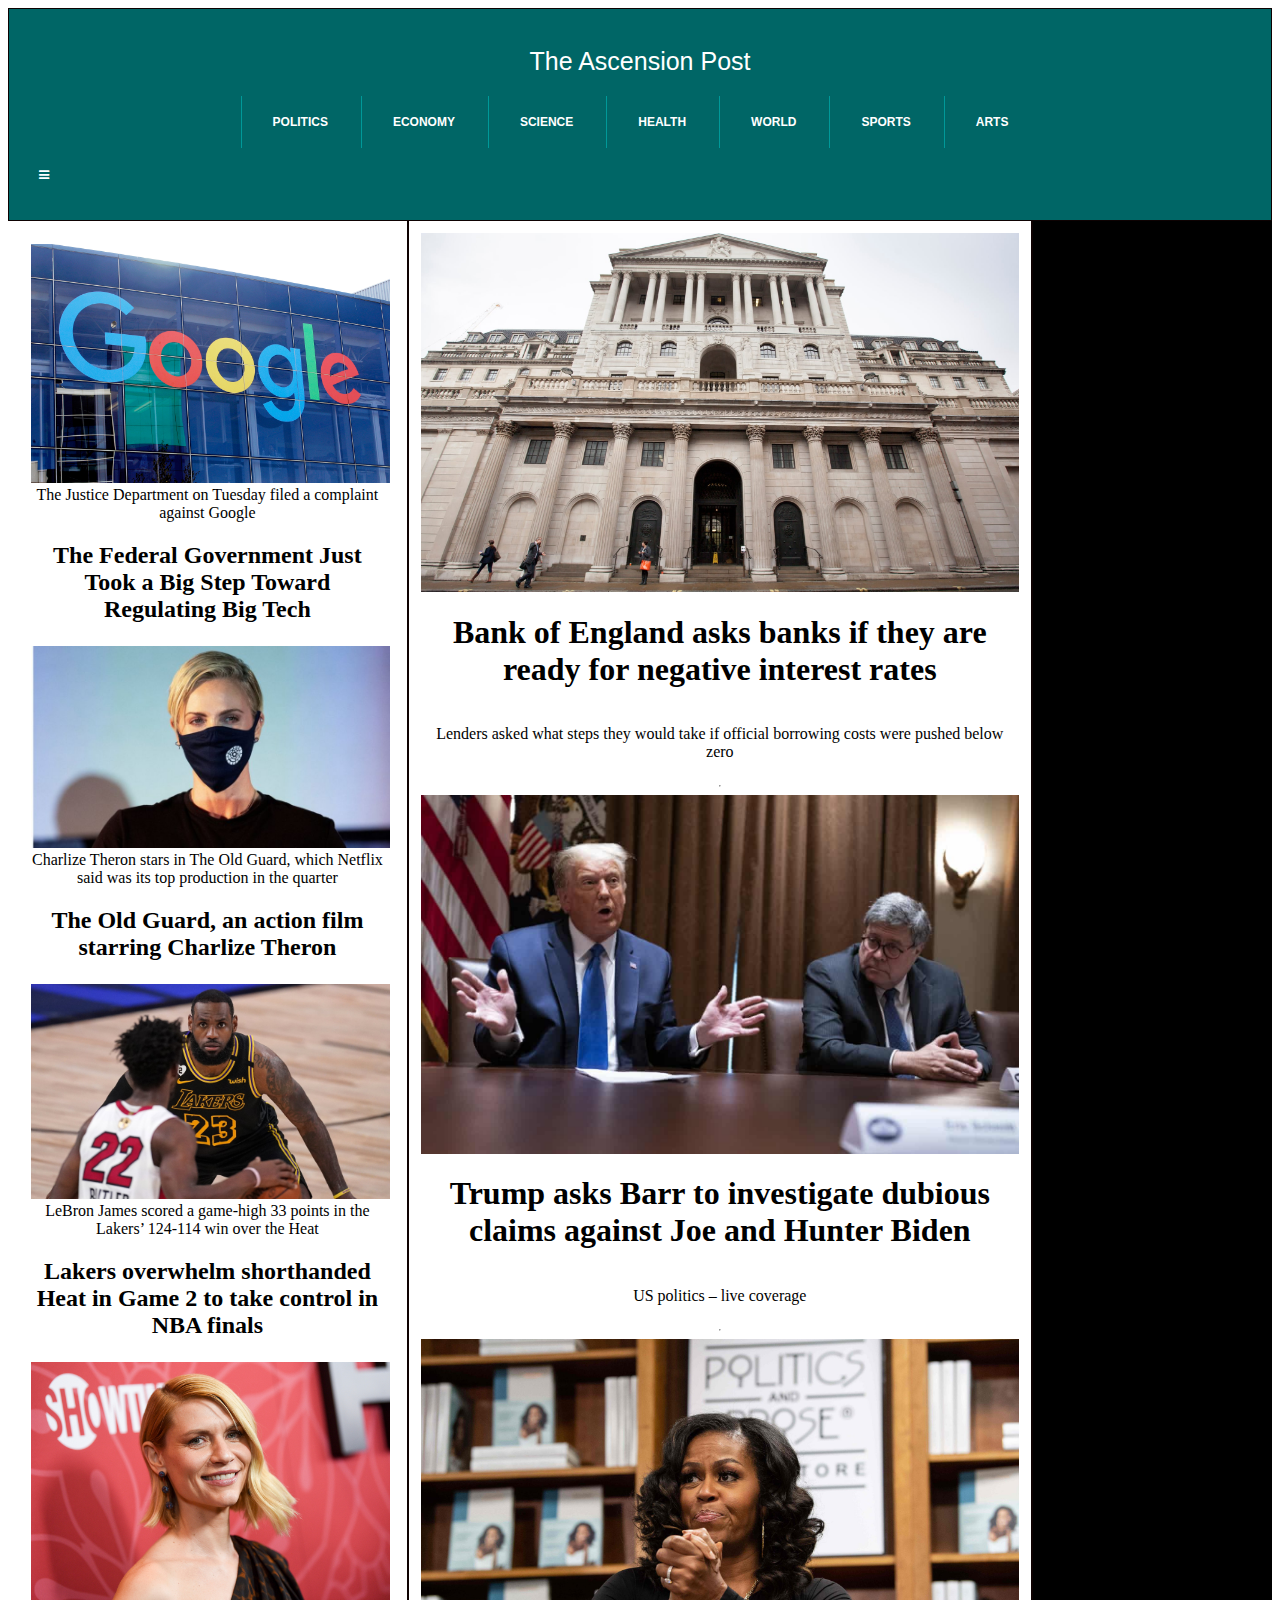
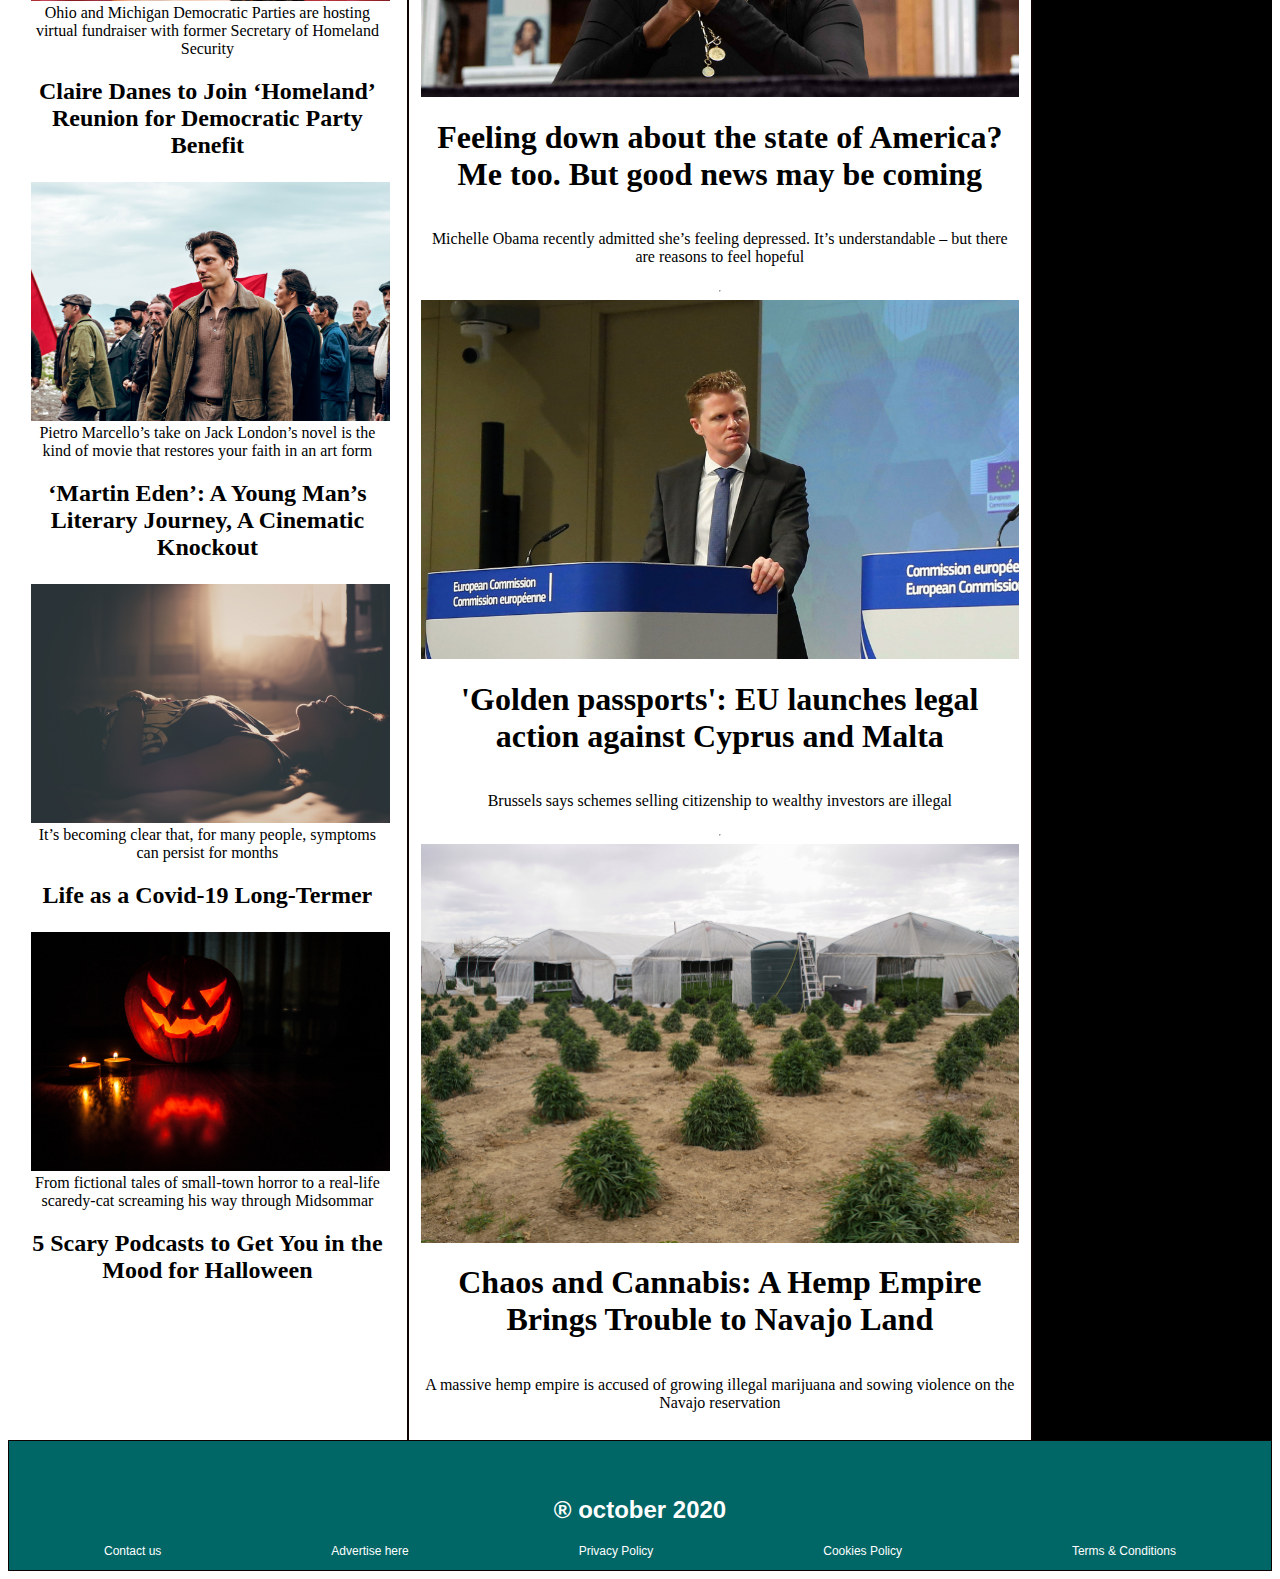
==== index.html @ 5de20605 "files added" ====
<!DOCTYPE html>
<html lang="en">
<head>
    <meta charset="UTF-8">
    <meta name="viewport" content="width=device-width, initial-scale=1.0">
    <title>Document</title>
    <link rel="stylesheet" href="flex.css">
    <link rel="stylesheet" href="style.css">
    <link rel="stylesheet" href="https://cdnjs.cloudflare.com/ajax/libs/font-awesome/4.7.0/css/font-awesome.min.css">
</head>
<body>
    <div class="header">
        <a class="title" href="#home">The Ascension Post</a>
        <table class="menu">
            <tr>
                <th><a href="#">POLITICS</a></th>
                <th><a href="#">ECONOMY</a></th>
                <th><a href="#">SCIENCE</a></th>
                <th><a href="#">HEALTH</a></th>
                <th><a href="#">WORLD</a></th>
                <th><a href="#">SPORTS</a></th>
                <th><a href="#">ARTS</a></th>
            </tr>
        </table>
        <a class="icon">
          <i class="fa fa-bars"></i>
        </a>
    </div>
      <div class="content">
        <div class="main-content">
          <img class="main-img" src="Img/bank.jpg" alt="Bank of England">
          <h1>Bank of England asks banks if they are ready for negative interest rates</h1>
          <p>Lenders asked what steps they would take if official borrowing costs were pushed below zero</p>
          <hr>
          <img class="main-img" src="Img/trump.jpg" alt="Trump">
          <h1>Trump asks Barr to investigate dubious claims against Joe and Hunter Biden</h1>
          <p>US politics – live coverage</p>
          <hr>
          <img class="main-img" src="Img/woman.jpg" alt="Michelle Obama">
          <h1>Feeling down about the state of America? Me too. But good news may be coming</h1>
          <p>Michelle Obama recently admitted she’s feeling depressed. It’s understandable – but there are reasons to feel hopeful</p>
          <hr>
          <img class="main-img" src="Img/men.jpg" alt="Men">
          <h1>'Golden passports': EU launches legal action against Cyprus and Malta</h1>
          <p>Brussels says schemes selling citizenship to wealthy investors are illegal</p>
          <hr>
          <img class="main-img" src="Img/cannabis.jpg" alt="Cannabis">
          <h1>Chaos and Cannabis: A Hemp Empire Brings Trouble to Navajo Land</h1>
          <p>A massive hemp empire is accused of growing illegal marijuana and sowing violence on the Navajo reservation</p>
          

        </div>
          <div class="alt-content">
             <img class="alt-img" src="Img/google.jpg" alt="Google">
             <caption>The Justice Department on Tuesday filed a complaint against Google</caption>
             <h2>The Federal Government Just Took a Big Step Toward Regulating Big Tech</h2>
             <img class="alt-img" src="Img/charlize.jpg" alt="Charlize Theron">
             <caption>Charlize Theron stars in The Old Guard, which Netflix said was its top production in the quarter</caption>
             <h2>The Old Guard, an action film starring Charlize Theron</h2>
             <img class="alt-img" src="Img/lebron.jpg" alt="Lebron James">
             <caption>LeBron James scored a game-high 33 points in the Lakers’ 124-114 win over the Heat </caption>
             <h2>Lakers overwhelm shorthanded Heat in Game 2 to take control in NBA finals</h2>
             <img class="alt-img" src="Img/claire.jpg" alt="Claire Danes">
             <caption>Ohio and Michigan Democratic Parties are hosting virtual fundraiser with former Secretary of Homeland Security</caption>
             <h2>Claire Danes to Join ‘Homeland’ Reunion for Democratic Party Benefit</h2>
             <img class="alt-img" src="Img/luca.jpg" alt="Luca Marinelli">
             <caption>Pietro Marcello’s take on Jack London’s novel is the kind of movie that restores your faith in an art form</caption>
             <h2>‘Martin Eden’: A Young Man’s Literary Journey, A Cinematic Knockout</h2>
             <img class="alt-img" src="Img/covid.jpg" alt="Woman">
             <caption>It’s becoming clear that, for many people, symptoms can persist for months </caption>
             <h2>Life as a Covid-19 Long-Termer</h2> 
             <img class="alt-img" src="Img/halloween.jpg" alt="Hallowen Pumpkin">
             <caption>From fictional tales of small-town horror to a real-life scaredy-cat screaming his way through Midsommar</caption>
             <h2>5 Scary Podcasts to Get You in the Mood for Halloween</h2>
          </div>
         
          <div class="adv-content"> 

         </div>
    </div>


    <footer>
      <div class="footer">
        <h2 class="footer-date">&#174; october 2020</h2>
        <div class="footer-list">
            <ul>
             <li><a href="#">Contact us</a></li>
             <li><a href="#">Advertise here</a></li>
             <li><a href="#">Privacy Policy</a></li>
             <li><a href="#">Cookies Policy</a></li>
             <li><a href="#">Terms & Conditions</a></li>
            </ul>
        </div>
      </div>

    </footer>
</body>
</html>
---- flex.css ----
@media only screen and (max-width: 768px) {  
  .header a.icon {
    background: #055;
    display: absolute;
    position: absolute;
    top: 25px;
    right: 0;
  }
  .header a.title {
      float: left;
  }

 .menu {
      display: none;
  }
}
 
  .header a:hover {
    display: flex;
    background-color: #099;
    color: black;
  }

.content {
    background-color: #999;
    flex-direction: column;
}

@media(min-width:769px) {
    .header .a.icon {
        display: none;
      }
    .header .menu {
        font-family:Verdana, Geneva, Tahoma, sans-serif;
        display:flex;
        justify-content: space-around;
        text-align: center;
        font-size: 10px;
        list-style-type: none;
    }
    .content {
        display: flex;
        flex-direction: row;
        justify-content: space-around;
        text-align: center;
        flex: 50%;
    }
    
    .main-content{
        display: flex;
        flex:100%;
        order: 0;
        flex-direction: column;
    }


    .alt-content{
        flex: 65%;
        display: inline-flex;
        order: 1;
        flex-direction: column;
        }

    .adv-content{
        display: inline-flex;
        order: 1;
        flex-direction: column;
        flex: 35%;
        }

    }

@media(min-width:1024px){
     .header .a.icon {
        display: none;
      }
     .header .menu {
        font-family:Verdana, Geneva, Tahoma, sans-serif;
        display:flex;
        justify-content: space-around;
        text-align: center;
        font-size: 10px;
        list-style-type: none;
     }
     .content {
        display: flex;
        flex-direction: row;
        justify-content: space-around;
        text-align: center;

     }
     .main-content {
        flex-direction: column;
        order: 1;
        flex: 50%;
     }
     .alt-content{
        flex-direction: column;
        order: 0;
        flex:30%;
     }
     .adv-content{
        order: 2;
        flex: 20%;
     }
    }
---- style.css ----
.header {
    border: 1px solid rgb(14, 2, 2);
    overflow: hidden;
    background-color: #066;
    position: relative;
    padding: 20px 0px;
    padding-left: 0;
 }
  
.header a  {
    color: white;
    padding: 18px 30px;
    text-decoration: none;
    display: block;
  }

.title {
    font-family: 'Lucida Sans', 'Lucida Sans Regular', 'Lucida Grande', 'Lucida Sans Unicode', Geneva, Verdana, sans-serif; 
    font-size: 25px;
    justify-content: center;
    text-align: center;
    display: flex;
 }
  
.menu tr th {
      font-family: 'Franklin Gothic Medium', 'Arial Narrow', Arial, sans-serif;
      border-left: solid;
      border-width: 1px;
      border-color: #099;
  }

  .main-content{
      background-color: white;
      border-left: 2px solid rgb(14, 2, 2);
      border-right: 2px solid rgb(14, 2, 2);
      padding: 12px;


  }

  .alt-content {
      background-color: white;
      border: 0px solid rgb(14, 2, 2);
      padding: 20px;
    
  }

  .adv-content{
      background-color: black;
      border: 0px solid rgb(14, 2, 2);
  }
  
  .main-img {
    width:100%;
    height: auto;
    align-content: space-around;
  }

  .alt-img{
    width: 100%;
    height: auto;
    justify-self: center;
    padding: 3px;
  }

.adv-content {
    background-image:url(https://i.pinimg.com/600x315/a3/58/2e/a3582e35ad906d7bf57bef045ea64a65.jpg);
    background-repeat: repeat-y;
    background-position-x: center;
}

  .footer {
    border: 1px solid rgb(14, 2, 2);
    background-color: #066;
    padding-top: 5px;
    padding-right: 10px;
    padding-bottom: 0px;
    padding-left: 10px;
    align-self: flex-end;
  }

  .footer-date {
      color: white;
      font-family: 'Lucida Sans', 'Lucida Sans Regular', 'Lucida Grande', 'Lucida Sans Unicode', Geneva, Verdana, sans-serif;
      text-align: left;
      background-color: #066;
      padding: 30px;
      padding-bottom: 0;
      text-align: center;

}

.footer-list, a {
    color: white;
    font-family: 'Franklin Gothic Medium', 'Arial Narrow', Arial, sans-serif;
    font-size: 12px;
    text-decoration: none;

}

.footer ul {
    
    display: flex;
    flex-direction: row;
    list-style-type: none;
    justify-content: space-around;
    padding-left: 0px;

}
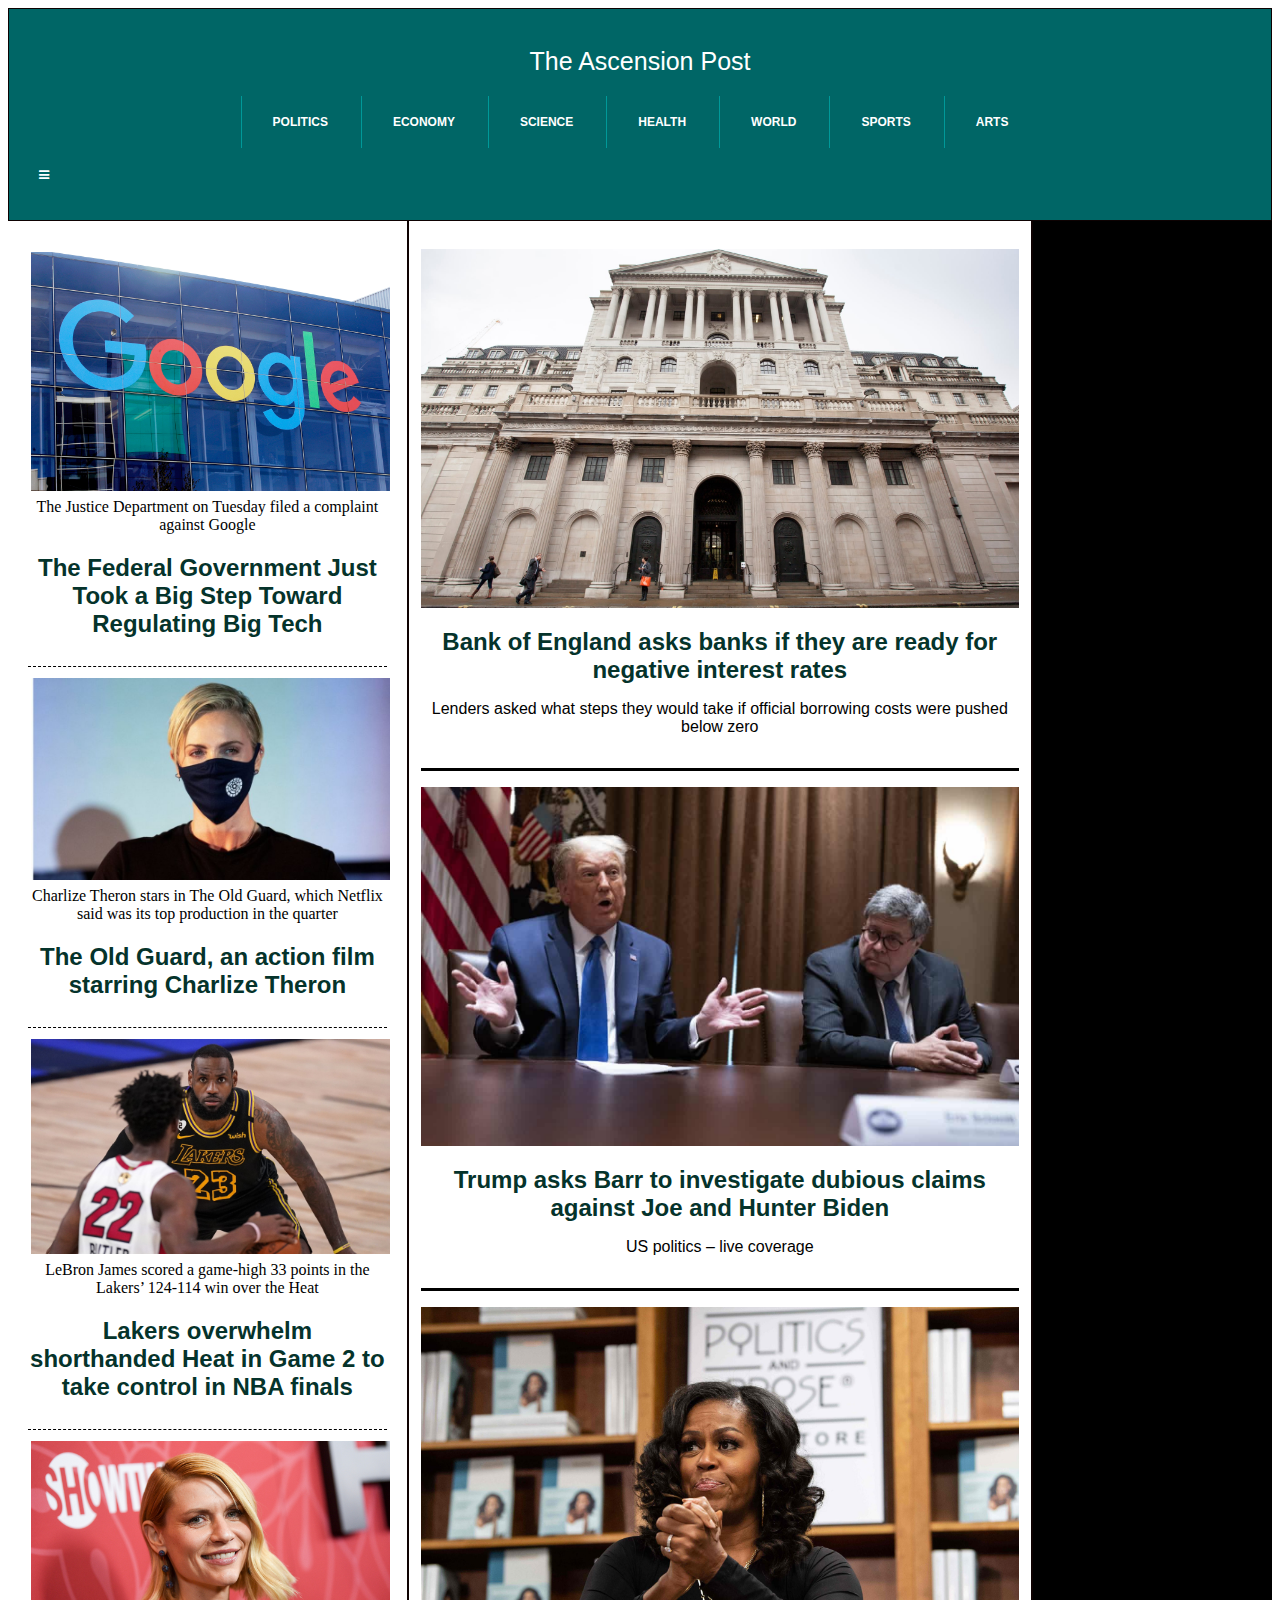
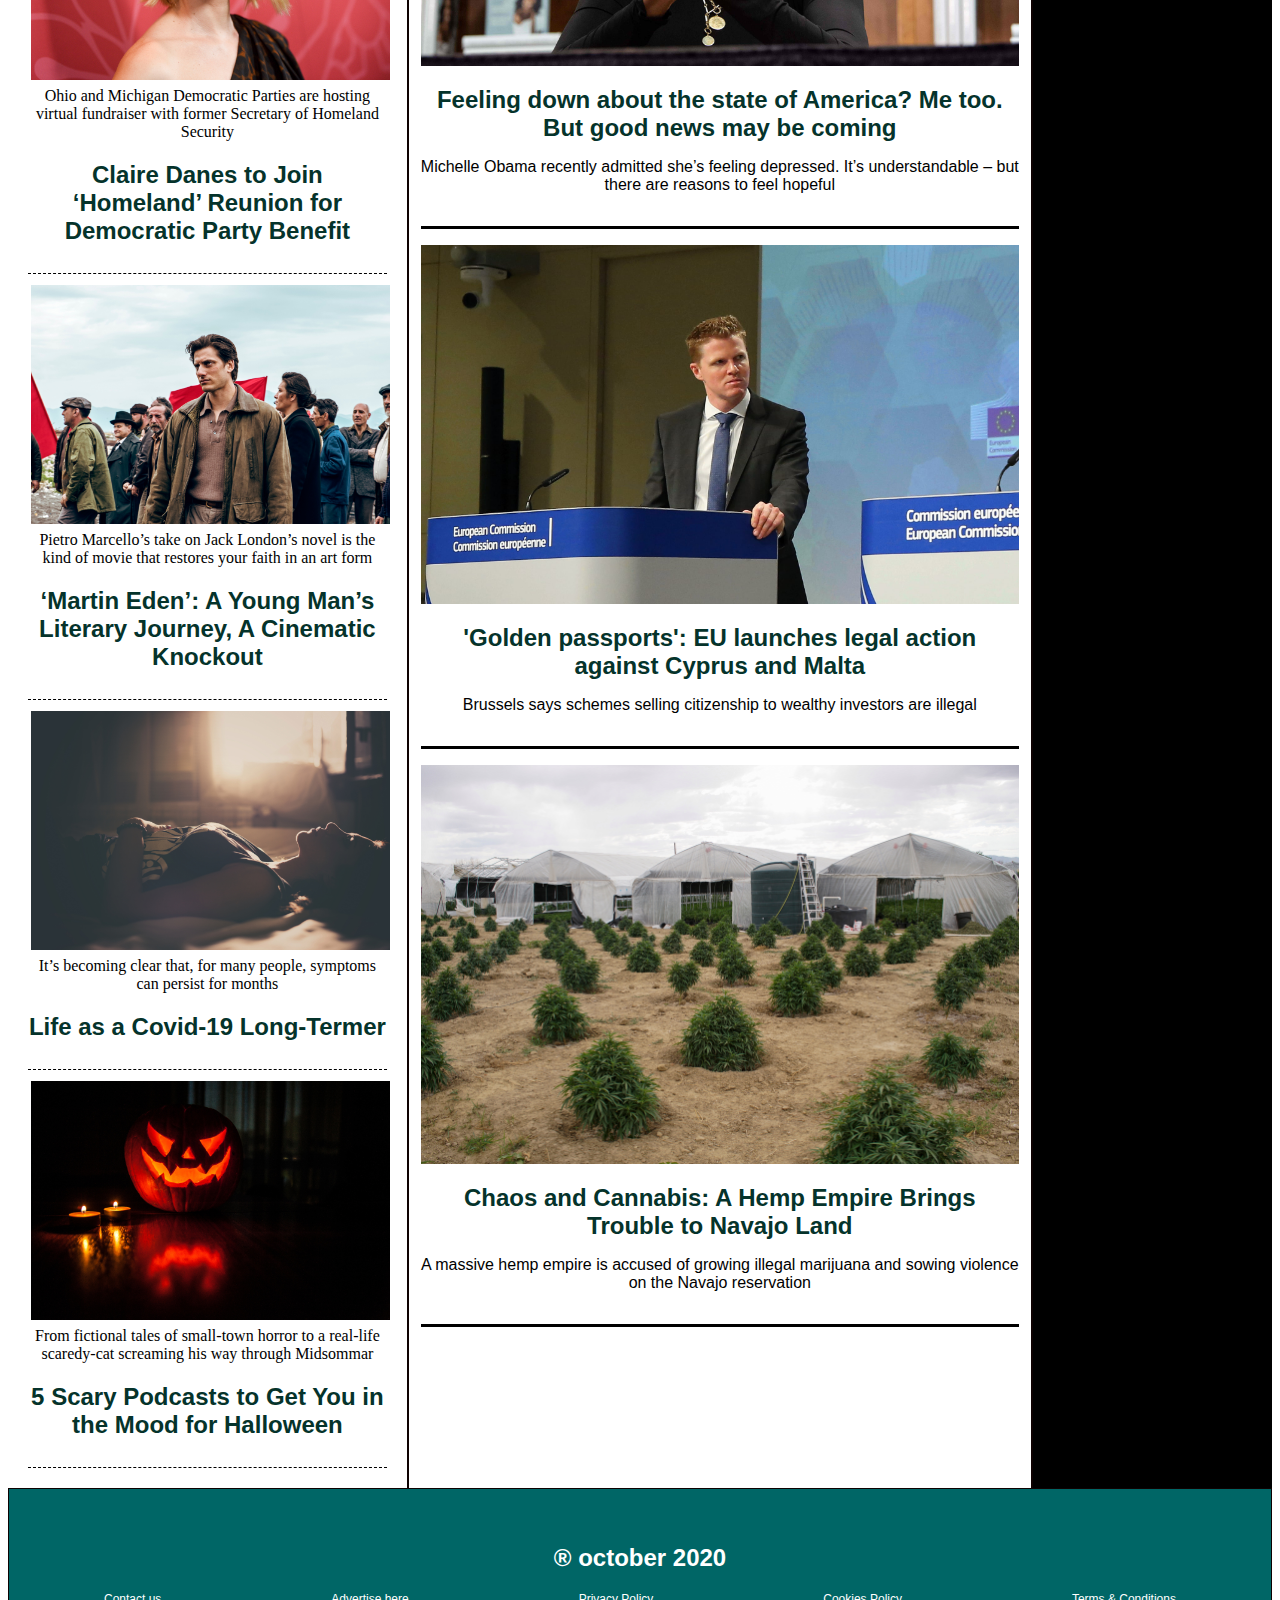
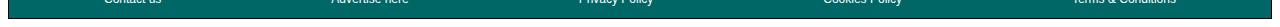
==== commit 5d14b287: "Links and style modified" ====
--- a/index.html
+++ b/index.html
@@ -4,6 +4,7 @@
     <meta charset="UTF-8">
     <meta name="viewport" content="width=device-width, initial-scale=1.0">
     <title>Document</title>
+    <link rel="stylesheet" href="normalize.css">
     <link rel="stylesheet" href="flex.css">
     <link rel="stylesheet" href="style.css">
     <link rel="stylesheet" href="https://cdnjs.cloudflare.com/ajax/libs/font-awesome/4.7.0/css/font-awesome.min.css">
@@ -28,53 +29,80 @@
     </div>
       <div class="content">
         <div class="main-content">
-          <img class="main-img" src="Img/bank.jpg" alt="Bank of England">
-          <h1>Bank of England asks banks if they are ready for negative interest rates</h1>
-          <p>Lenders asked what steps they would take if official borrowing costs were pushed below zero</p>
-          <hr>
-          <img class="main-img" src="Img/trump.jpg" alt="Trump">
-          <h1>Trump asks Barr to investigate dubious claims against Joe and Hunter Biden</h1>
-          <p>US politics – live coverage</p>
-          <hr>
-          <img class="main-img" src="Img/woman.jpg" alt="Michelle Obama">
-          <h1>Feeling down about the state of America? Me too. But good news may be coming</h1>
-          <p>Michelle Obama recently admitted she’s feeling depressed. It’s understandable – but there are reasons to feel hopeful</p>
-          <hr>
+            <div class="main-new">
+              <a href="http://#">
+              <img class="main-img" src="Img/bank.jpg" alt="Bank of England">
+              <h1>Bank of England asks banks if they are ready for negative interest rates</h1>
+              <p>Lenders asked what steps they would take if official borrowing costs were pushed below zero</p>
+              </a>
+            </div>
+            <div class="main-new">
+              <a href="http://#">
+              <img class="main-img" src="Img/trump.jpg" alt="Trump">
+              <h1>Trump asks Barr to investigate dubious claims against Joe and Hunter Biden</h1>
+              <p>US politics – live coverage</p>
+              </a>
+            </div>
+            <div class="main-new">
+              <a href="http://#">
+              <img class="main-img" src="Img/woman.jpg" alt="Michelle Obama">
+              <h1>Feeling down about the state of America? Me too. But good news may be coming</h1>
+              <p>Michelle Obama recently admitted she’s feeling depressed. It’s understandable – but there are reasons to feel hopeful</p>
+              </a>
+            </div>
+        <div class="main-new"><a href="http://#">
           <img class="main-img" src="Img/men.jpg" alt="Men">
           <h1>'Golden passports': EU launches legal action against Cyprus and Malta</h1>
           <p>Brussels says schemes selling citizenship to wealthy investors are illegal</p>
-          <hr>
+        </a></div>
+        <div class="main-new"><a href="http://#">
           <img class="main-img" src="Img/cannabis.jpg" alt="Cannabis">
           <h1>Chaos and Cannabis: A Hemp Empire Brings Trouble to Navajo Land</h1>
           <p>A massive hemp empire is accused of growing illegal marijuana and sowing violence on the Navajo reservation</p>
-          
+        </a></div>
+       
 
         </div>
           <div class="alt-content">
+            <div class="alt-new"><a href="http://#"></a>   
              <img class="alt-img" src="Img/google.jpg" alt="Google">
              <caption>The Justice Department on Tuesday filed a complaint against Google</caption>
              <h2>The Federal Government Just Took a Big Step Toward Regulating Big Tech</h2>
+            </a></div> 
+            <div class="alt-new"><a href="http://#"></a>  
              <img class="alt-img" src="Img/charlize.jpg" alt="Charlize Theron">
              <caption>Charlize Theron stars in The Old Guard, which Netflix said was its top production in the quarter</caption>
              <h2>The Old Guard, an action film starring Charlize Theron</h2>
+            </a></div>  
+            <div class="alt-new"><a href="http://#"></a> 
              <img class="alt-img" src="Img/lebron.jpg" alt="Lebron James">
              <caption>LeBron James scored a game-high 33 points in the Lakers’ 124-114 win over the Heat </caption>
              <h2>Lakers overwhelm shorthanded Heat in Game 2 to take control in NBA finals</h2>
+            </a></div> 
+            <div class="alt-new"><a href="http://#"></a> 
              <img class="alt-img" src="Img/claire.jpg" alt="Claire Danes">
              <caption>Ohio and Michigan Democratic Parties are hosting virtual fundraiser with former Secretary of Homeland Security</caption>
              <h2>Claire Danes to Join ‘Homeland’ Reunion for Democratic Party Benefit</h2>
+            </a></div> 
+            <div class="alt-new"><a href="http://#"></a> 
              <img class="alt-img" src="Img/luca.jpg" alt="Luca Marinelli">
              <caption>Pietro Marcello’s take on Jack London’s novel is the kind of movie that restores your faith in an art form</caption>
              <h2>‘Martin Eden’: A Young Man’s Literary Journey, A Cinematic Knockout</h2>
+            </a></div> 
+            <div class="alt-new"><a href="http://#"></a> 
              <img class="alt-img" src="Img/covid.jpg" alt="Woman">
              <caption>It’s becoming clear that, for many people, symptoms can persist for months </caption>
              <h2>Life as a Covid-19 Long-Termer</h2> 
+            </a></div> 
+            <div class="alt-new"><a href="http://#"></a> 
              <img class="alt-img" src="Img/halloween.jpg" alt="Hallowen Pumpkin">
              <caption>From fictional tales of small-town horror to a real-life scaredy-cat screaming his way through Midsommar</caption>
              <h2>5 Scary Podcasts to Get You in the Mood for Halloween</h2>
-          </div>
+            </a></div> 
+            </div>
          
           <div class="adv-content"> 
+           
 
          </div>
     </div>
--- a/style.css
+++ b/style.css
@@ -107,5 +107,35 @@
     padding-left: 0px;
 
 }
-  
 
+h1 {
+    font-family: 'Segoe UI', Tahoma, Geneva, Verdana, sans-serif ;
+    color: rgb(5, 51, 43);
+}
+
+h2 {
+    font-family: 'Segoe UI', Tahoma, Geneva, Verdana, sans-serif ;
+    color: rgb(5, 51, 43);
+}
+
+caption {
+    color: silver;
+    font-family: monospace;
+}
+
+.main-new {
+    border-bottom: 3px solid black;
+    padding-bottom: 1em;
+    padding-top: 1em;
+}
+
+p {
+    color: black;
+    font-size: 1rem;
+}
+
+.alt-new {
+    border-bottom:1px dashed black;
+    padding-bottom: 0.5em;
+    padding-top: 0.5em;
+}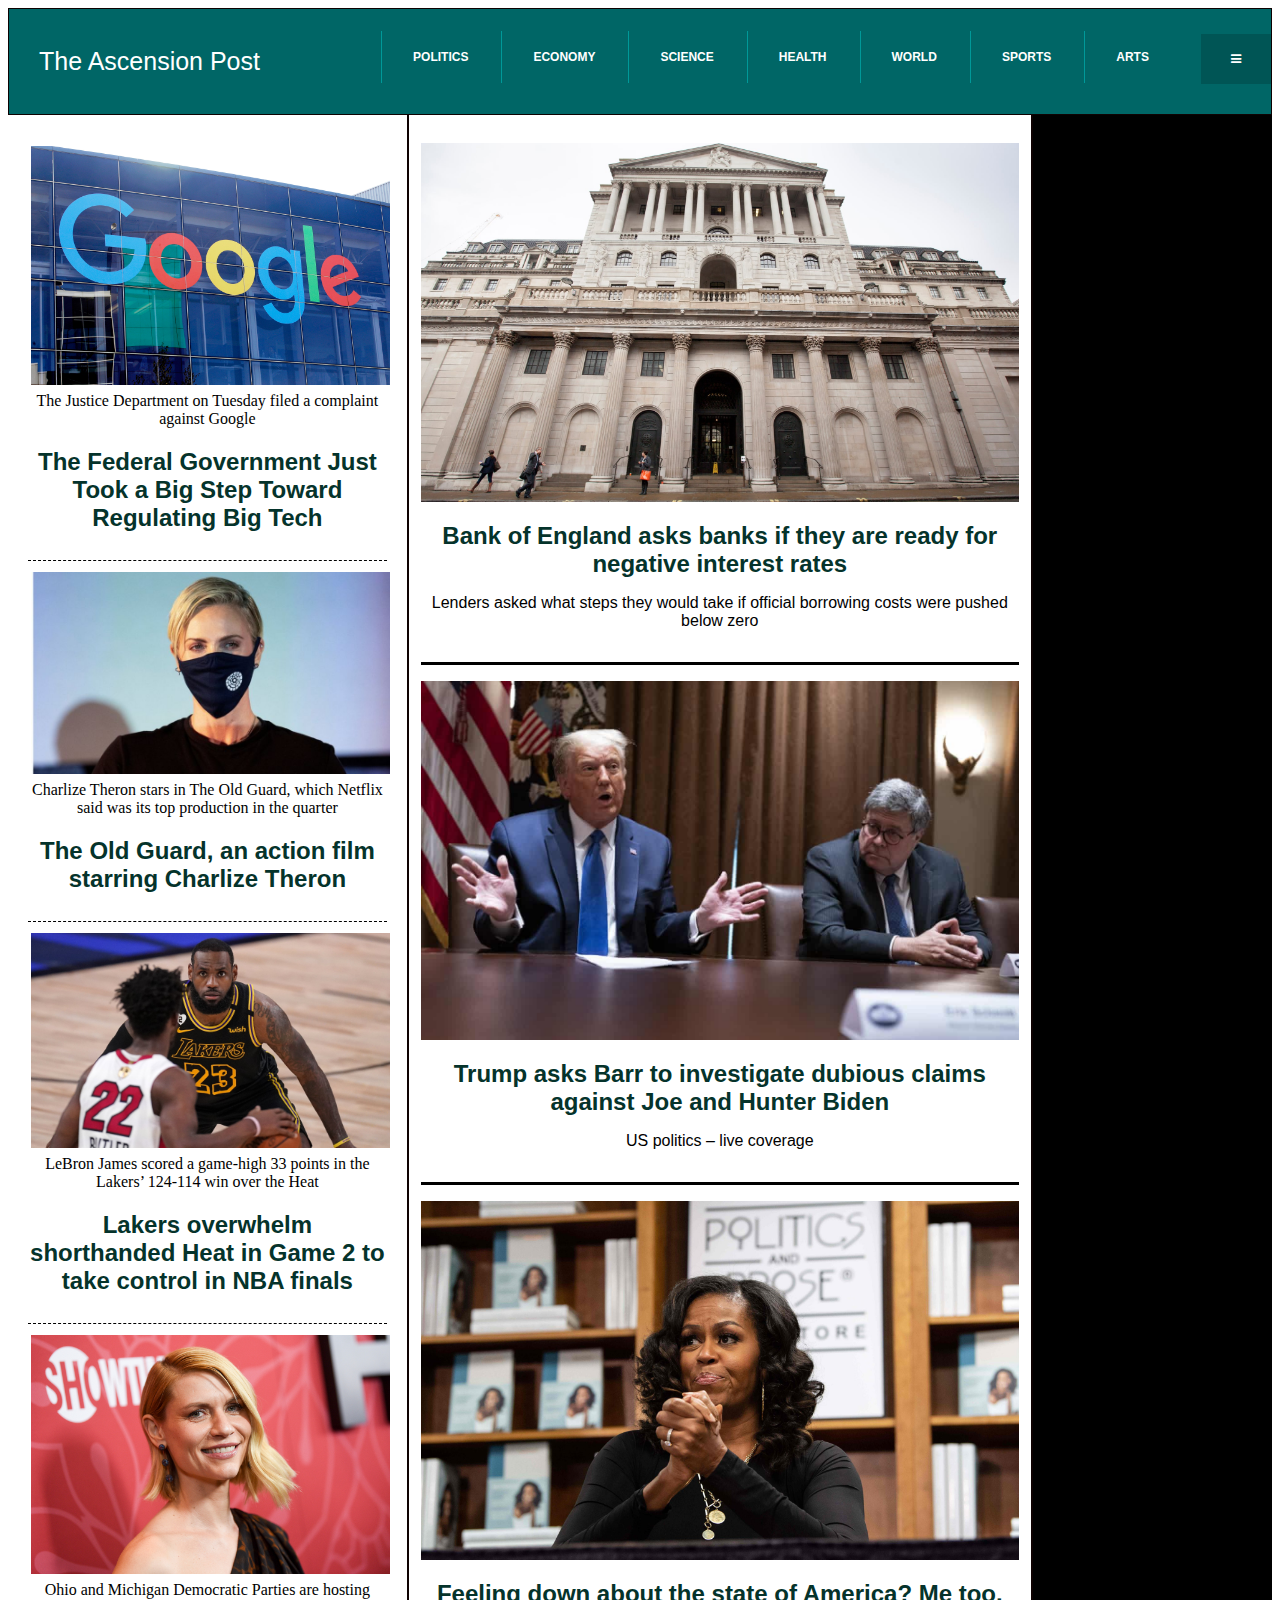
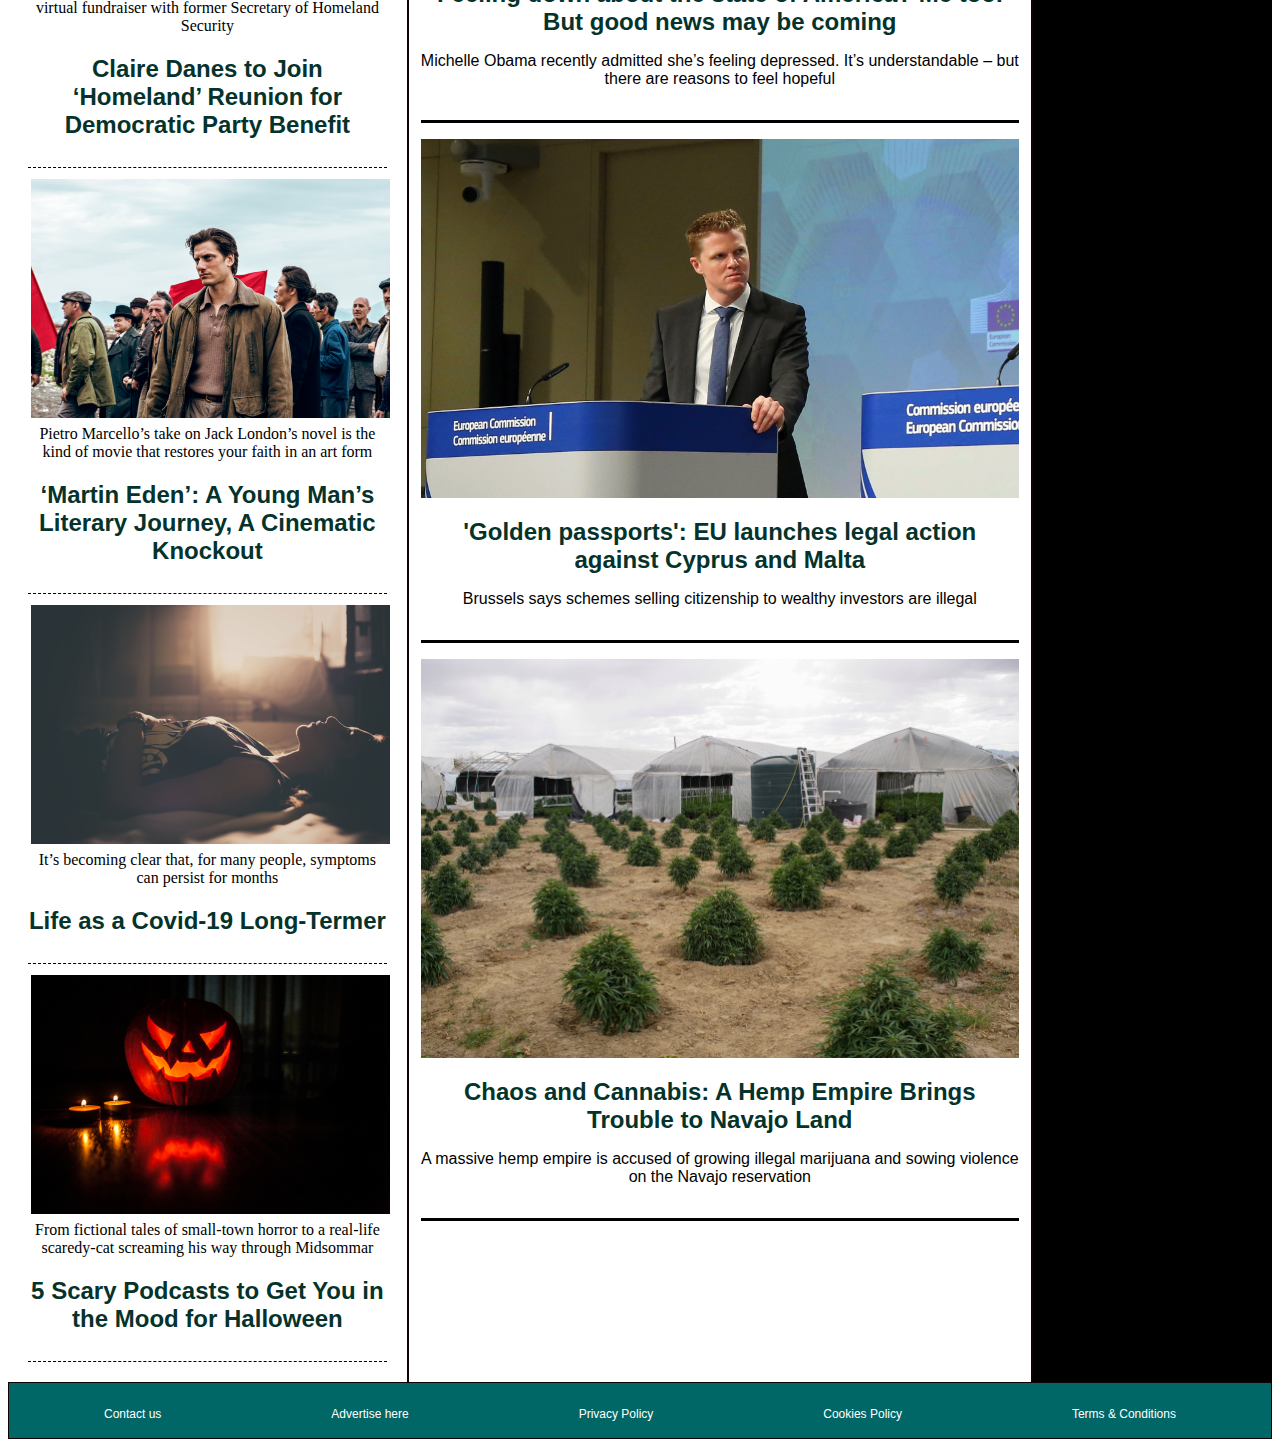
==== commit 2e086406: "index and style week 3 fixed" ====
--- a/index.html
+++ b/index.html
@@ -3,7 +3,7 @@
 <head>
     <meta charset="UTF-8">
     <meta name="viewport" content="width=device-width, initial-scale=1.0">
-    <title>Document</title>
+    <title>The Ascension Post</title>
     <link rel="stylesheet" href="normalize.css">
     <link rel="stylesheet" href="flex.css">
     <link rel="stylesheet" href="style.css">
@@ -106,11 +106,7 @@
 
          </div>
     </div>
-
-
     <footer>
-      <div class="footer">
-        <h2 class="footer-date">&#174; october 2020</h2>
         <div class="footer-list">
             <ul>
              <li><a href="#">Contact us</a></li>
@@ -120,8 +116,5 @@
              <li><a href="#">Terms & Conditions</a></li>
             </ul>
         </div>
-      </div>
-
     </footer>
-</body>
-</html>+</body>--- a/flex.css
+++ b/flex.css
@@ -1,107 +1,101 @@
-
-@media only screen and (max-width: 768px) {  
   .header a.icon {
-    background: #055;
-    display: absolute;
-    position: absolute;
-    top: 25px;
-    right: 0;
+      background: #055;
+      display: absolute;
+      position: absolute;
+      top: 25px;
+      right: 0;
+    }
+    .header a.title {
+        float: left;
+    }
+  
+   .menu {
+        display: none;
+    }
+   
+    .header a:hover {
+      display: flex;
+      background-color: #099;
+      color: black;
+    }
+  
+  .content {
+      background-color: #999;
+      flex-direction: column;
   }
-  .header a.title {
-      float: left;
-  }
-
- .menu {
-      display: none;
-  }
-}
- 
-  .header a:hover {
-    display: flex;
-    background-color: #099;
-    color: black;
-  }
-
-.content {
-    background-color: #999;
-    flex-direction: column;
-}
-
-@media(min-width:769px) {
+  @media(min-width:769px) {
+      .header .a.icon {
+          display: none;
+        }
+      .header .menu {
+          font-family:Verdana, Geneva, Tahoma, sans-serif;
+          display:flex;
+          justify-content: space-around;
+          text-align: center;
+          font-size: 10px;
+          list-style-type: none;
+      }
+      .content {
+          display: flex;
+          flex-direction: row;
+          justify-content: space-around;
+          text-align: center;
+          flex: 50%;
+      }
+      
+      .main-content{
+          display: flex;
+          flex:100%;
+          order: 0;
+          flex-direction: column;
+      }
+  
+  
+      .alt-content{
+          flex: 65%;
+          display: inline-flex;
+          order: 1;
+          flex-direction: column;
+          }
+  
+      .adv-content{
+          display: inline-flex;
+          order: 1;
+          flex-direction: column;
+          flex: 35%;
+          }
+  
+      }
+@media(min-width:1024px){
     .header .a.icon {
-        display: none;
-      }
+          display: none;
+        }
     .header .menu {
-        font-family:Verdana, Geneva, Tahoma, sans-serif;
-        display:flex;
-        justify-content: space-around;
-        text-align: center;
-        font-size: 10px;
-        list-style-type: none;
-    }
+          font-family:Verdana, Geneva, Tahoma, sans-serif;
+          display:flex;
+          justify-content: space-around;
+          text-align: center;
+          font-size: 10px;
+          list-style-type: none;
+       }
     .content {
-        display: flex;
-        flex-direction: row;
-        justify-content: space-around;
-        text-align: center;
-        flex: 50%;
-    }
-    
-    .main-content{
-        display: flex;
-        flex:100%;
-        order: 0;
-        flex-direction: column;
-    }
-
-
+          display: flex;
+          flex-direction: row;
+          justify-content: space-around;
+          text-align: center;
+       }
+    .main-content {
+          flex-direction: column;
+          order: 1;
+          flex: 50%;
+       }
     .alt-content{
-        flex: 65%;
-        display: inline-flex;
-        order: 1;
-        flex-direction: column;
-        }
-
+          flex-direction: column;
+          order: 0;
+          flex:30%;
+       }
     .adv-content{
-        display: inline-flex;
-        order: 1;
-        flex-direction: column;
-        flex: 35%;
-        }
-
-    }
-
-@media(min-width:1024px){
-     .header .a.icon {
-        display: none;
-      }
-     .header .menu {
-        font-family:Verdana, Geneva, Tahoma, sans-serif;
-        display:flex;
-        justify-content: space-around;
-        text-align: center;
-        font-size: 10px;
-        list-style-type: none;
-     }
-     .content {
-        display: flex;
-        flex-direction: row;
-        justify-content: space-around;
-        text-align: center;
-
-     }
-     .main-content {
-        flex-direction: column;
-        order: 1;
-        flex: 50%;
-     }
-     .alt-content{
-        flex-direction: column;
-        order: 0;
-        flex:30%;
-     }
-     .adv-content{
-        order: 2;
-        flex: 20%;
-     }
-    }+          order: 2;
+          flex: 20%;
+       }
+}--- a/style.css
+++ b/style.css
@@ -6,14 +6,12 @@
     padding: 20px 0px;
     padding-left: 0;
  }
-  
 .header a  {
     color: white;
     padding: 18px 30px;
     text-decoration: none;
     display: block;
   }
-
 .title {
     font-family: 'Lucida Sans', 'Lucida Sans Regular', 'Lucida Grande', 'Lucida Sans Unicode', Geneva, Verdana, sans-serif; 
     font-size: 25px;
@@ -21,55 +19,45 @@
     text-align: center;
     display: flex;
  }
-  
 .menu tr th {
       font-family: 'Franklin Gothic Medium', 'Arial Narrow', Arial, sans-serif;
       border-left: solid;
       border-width: 1px;
       border-color: #099;
   }
-
-  .main-content{
+.main-content{
       background-color: white;
       border-left: 2px solid rgb(14, 2, 2);
       border-right: 2px solid rgb(14, 2, 2);
       padding: 12px;
-
-
   }
-
-  .alt-content {
+.alt-content {
       background-color: white;
       border: 0px solid rgb(14, 2, 2);
       padding: 20px;
     
   }
-
-  .adv-content{
+.adv-content{
       background-color: black;
       border: 0px solid rgb(14, 2, 2);
   }
-  
   .main-img {
     width:100%;
     height: auto;
     align-content: space-around;
   }
-
-  .alt-img{
+.alt-img{
     width: 100%;
     height: auto;
     justify-self: center;
     padding: 3px;
   }
-
 .adv-content {
     background-image:url(https://i.pinimg.com/600x315/a3/58/2e/a3582e35ad906d7bf57bef045ea64a65.jpg);
     background-repeat: repeat-y;
     background-position-x: center;
 }
-
-  .footer {
+footer {
     border: 1px solid rgb(14, 2, 2);
     background-color: #066;
     padding-top: 5px;
@@ -78,62 +66,40 @@
     padding-left: 10px;
     align-self: flex-end;
   }
-
-  .footer-date {
-      color: white;
-      font-family: 'Lucida Sans', 'Lucida Sans Regular', 'Lucida Grande', 'Lucida Sans Unicode', Geneva, Verdana, sans-serif;
-      text-align: left;
-      background-color: #066;
-      padding: 30px;
-      padding-bottom: 0;
-      text-align: center;
-
-}
-
-.footer-list, a {
+.flist, a {
     color: white;
     font-family: 'Franklin Gothic Medium', 'Arial Narrow', Arial, sans-serif;
     font-size: 12px;
     text-decoration: none;
-
 }
-
-.footer ul {
-    
+footer ul {
     display: flex;
     flex-direction: row;
     list-style-type: none;
     justify-content: space-around;
     padding-left: 0px;
-
 }
-
 h1 {
     font-family: 'Segoe UI', Tahoma, Geneva, Verdana, sans-serif ;
     color: rgb(5, 51, 43);
 }
-
 h2 {
     font-family: 'Segoe UI', Tahoma, Geneva, Verdana, sans-serif ;
     color: rgb(5, 51, 43);
 }
-
 caption {
     color: silver;
     font-family: monospace;
 }
-
 .main-new {
     border-bottom: 3px solid black;
     padding-bottom: 1em;
     padding-top: 1em;
 }
-
 p {
     color: black;
     font-size: 1rem;
 }
-
 .alt-new {
     border-bottom:1px dashed black;
     padding-bottom: 0.5em;
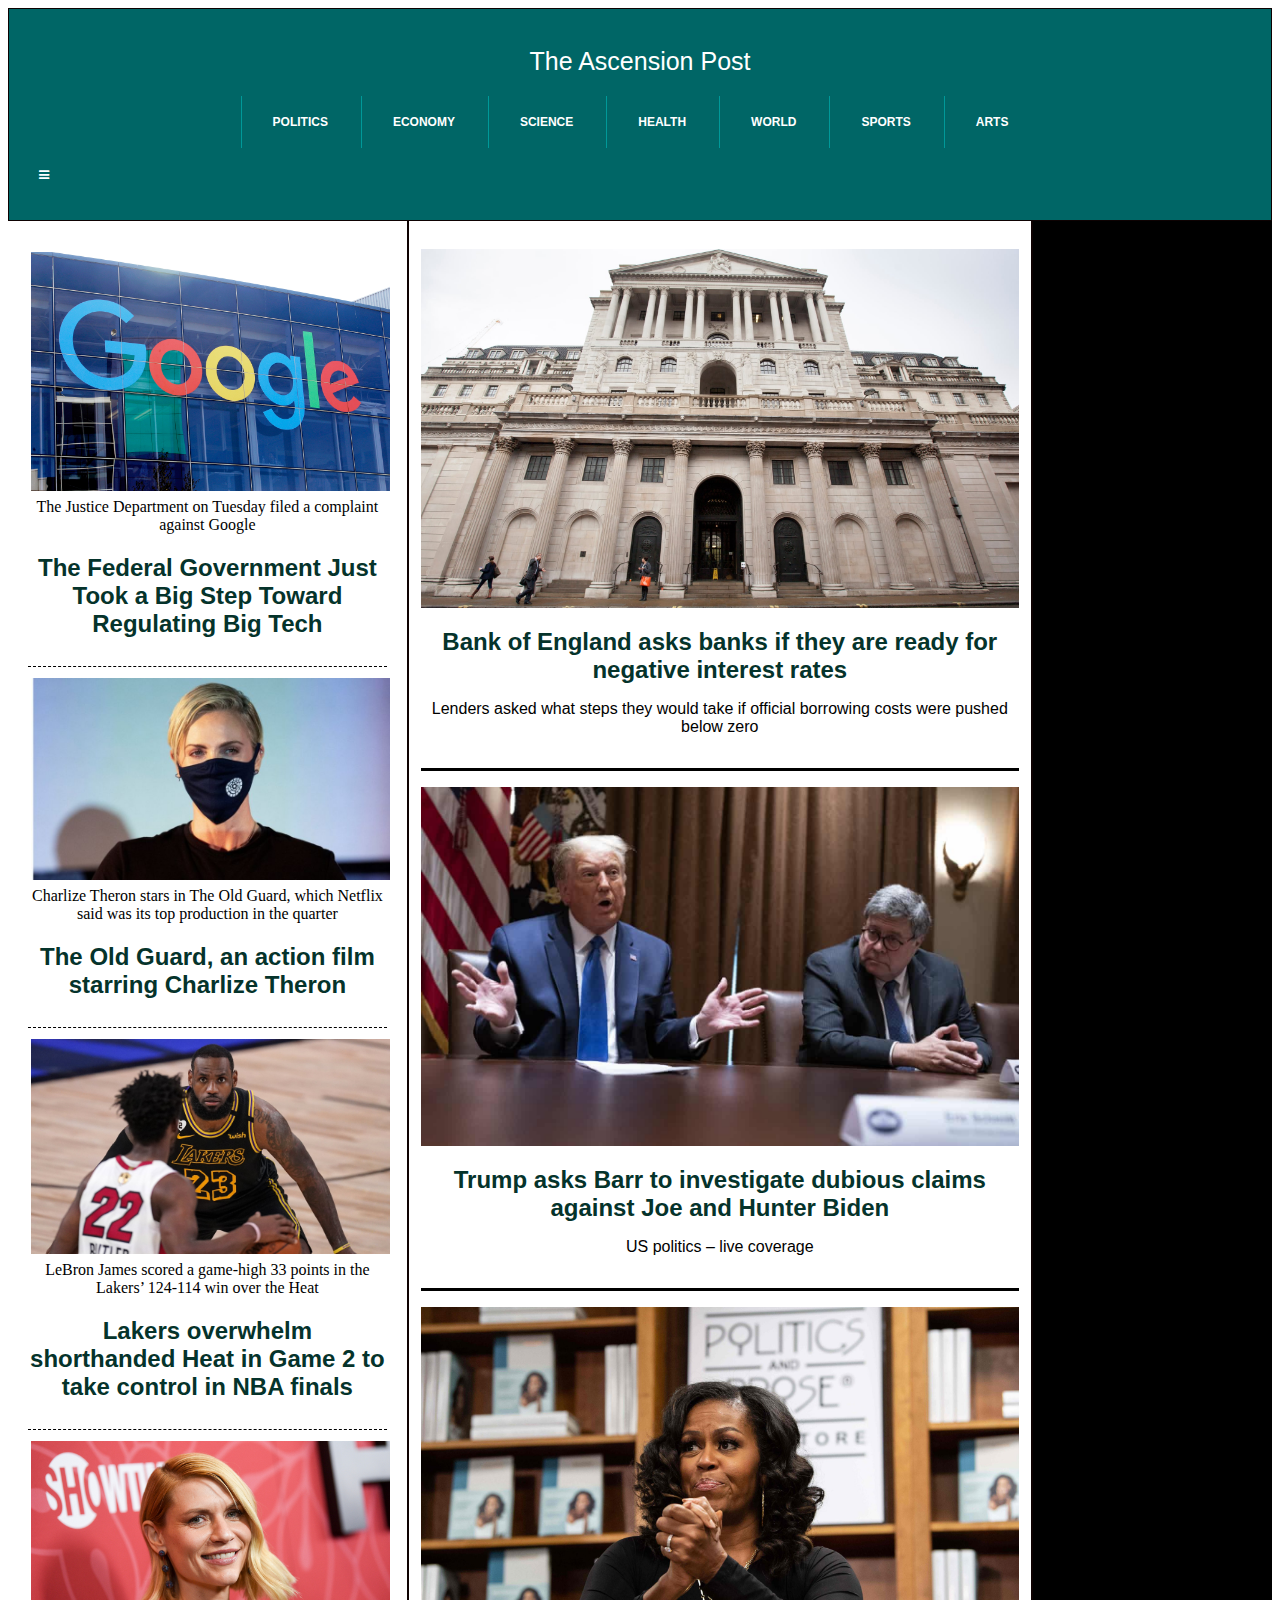
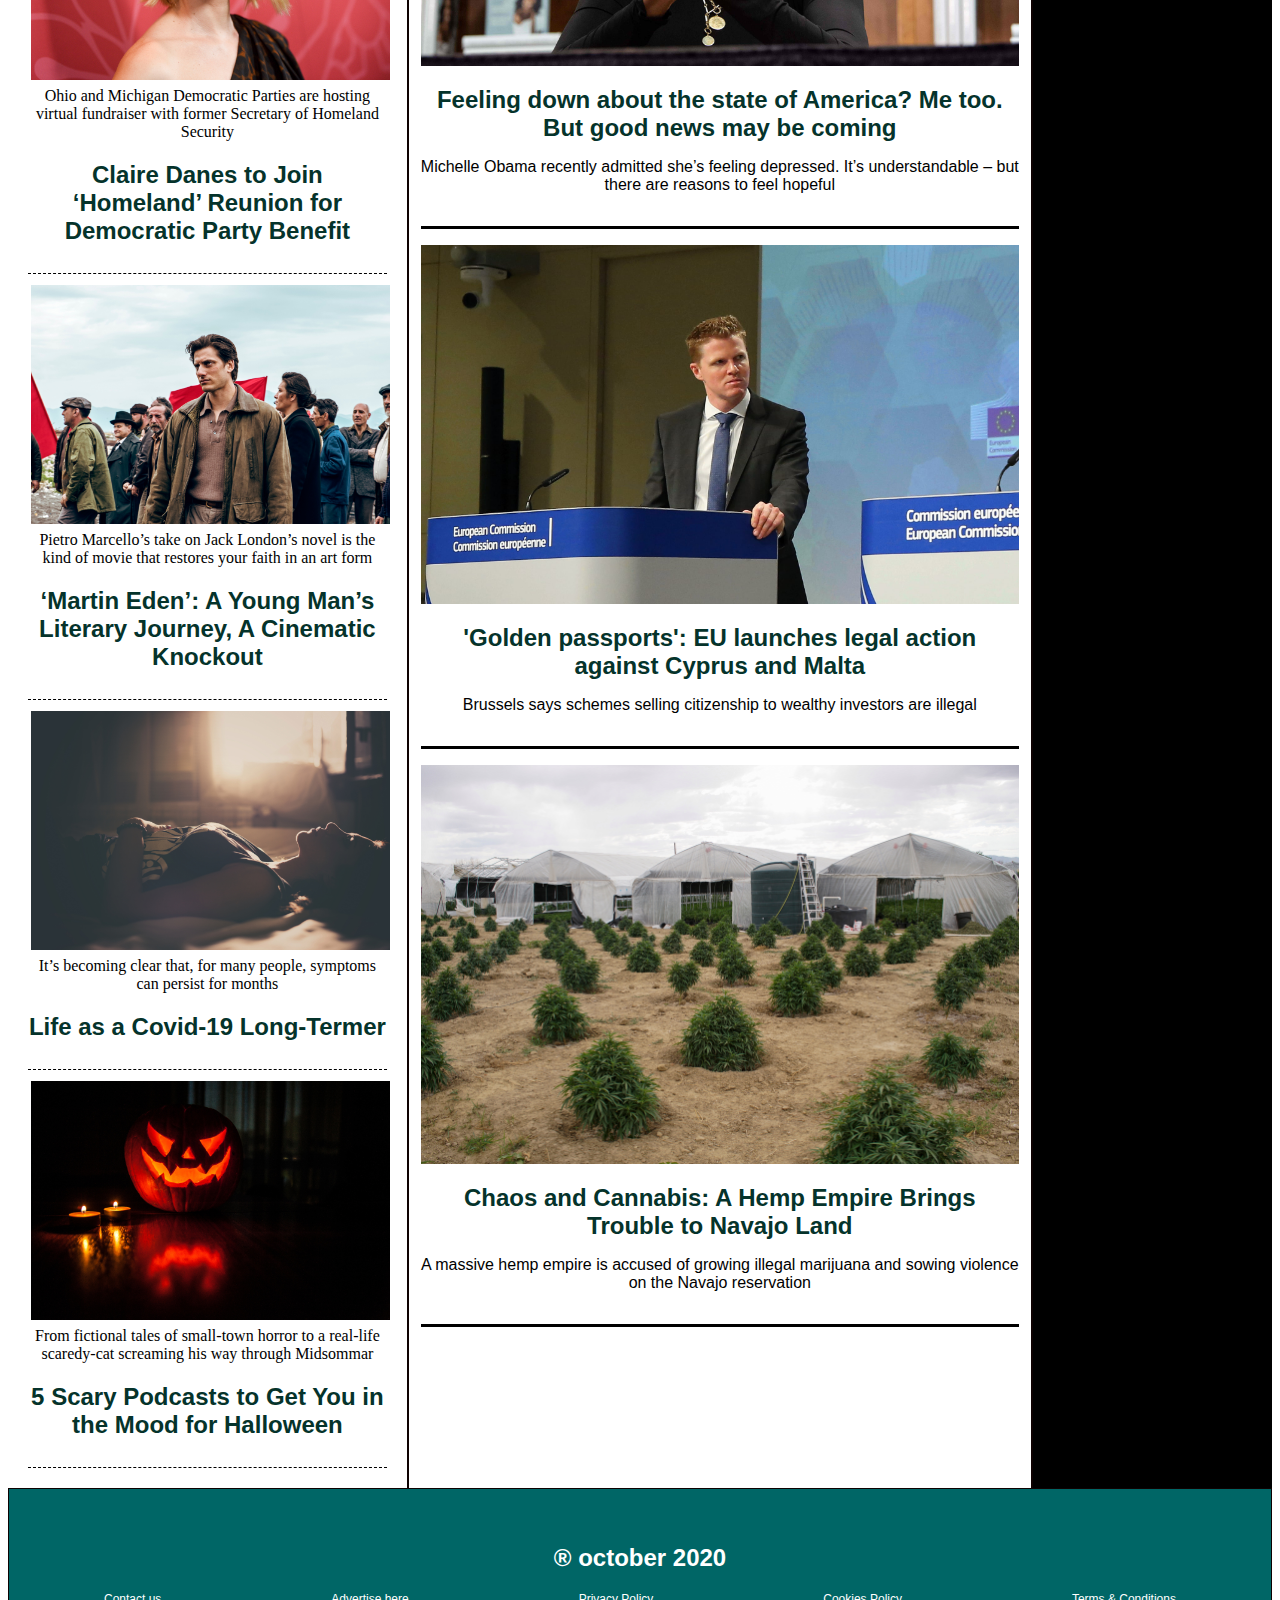
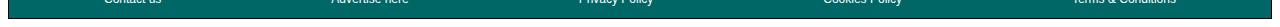
==== commit a2bf2bb5: "subscription form loaded" ====
--- a/index.html
+++ b/index.html
@@ -3,7 +3,7 @@
 <head>
     <meta charset="UTF-8">
     <meta name="viewport" content="width=device-width, initial-scale=1.0">
-    <title>The Ascension Post</title>
+    <title>Document</title>
     <link rel="stylesheet" href="normalize.css">
     <link rel="stylesheet" href="flex.css">
     <link rel="stylesheet" href="style.css">
@@ -106,7 +106,11 @@
 
          </div>
     </div>
+
+
     <footer>
+      <div class="footer">
+        <h2 class="footer-date">&#174; october 2020</h2>
         <div class="footer-list">
             <ul>
              <li><a href="#">Contact us</a></li>
@@ -116,5 +120,8 @@
              <li><a href="#">Terms & Conditions</a></li>
             </ul>
         </div>
+      </div>
+
     </footer>
-</body>+</body>
+</html>--- a/flex.css
+++ b/flex.css
@@ -1,4 +1,5 @@
-  .header a.icon {
+@media only screen and (max-width: 768px) {  
+    .header a.icon {
       background: #055;
       display: absolute;
       position: absolute;
@@ -12,6 +13,7 @@
    .menu {
         display: none;
     }
+  }
    
     .header a:hover {
       display: flex;
@@ -23,6 +25,7 @@
       background-color: #999;
       flex-direction: column;
   }
+  
   @media(min-width:769px) {
       .header .a.icon {
           display: none;
@@ -66,11 +69,12 @@
           }
   
       }
-@media(min-width:1024px){
-    .header .a.icon {
+  
+  @media(min-width:1024px){
+       .header .a.icon {
           display: none;
         }
-    .header .menu {
+       .header .menu {
           font-family:Verdana, Geneva, Tahoma, sans-serif;
           display:flex;
           justify-content: space-around;
@@ -78,24 +82,25 @@
           font-size: 10px;
           list-style-type: none;
        }
-    .content {
+       .content {
           display: flex;
           flex-direction: row;
           justify-content: space-around;
           text-align: center;
+  
        }
-    .main-content {
+       .main-content {
           flex-direction: column;
           order: 1;
           flex: 50%;
        }
-    .alt-content{
+       .alt-content{
           flex-direction: column;
           order: 0;
           flex:30%;
        }
-    .adv-content{
+       .adv-content{
           order: 2;
           flex: 20%;
        }
-}+      }--- a/style.css
+++ b/style.css
@@ -6,12 +6,14 @@
     padding: 20px 0px;
     padding-left: 0;
  }
+  
 .header a  {
     color: white;
     padding: 18px 30px;
     text-decoration: none;
     display: block;
   }
+
 .title {
     font-family: 'Lucida Sans', 'Lucida Sans Regular', 'Lucida Grande', 'Lucida Sans Unicode', Geneva, Verdana, sans-serif; 
     font-size: 25px;
@@ -19,45 +21,55 @@
     text-align: center;
     display: flex;
  }
+  
 .menu tr th {
       font-family: 'Franklin Gothic Medium', 'Arial Narrow', Arial, sans-serif;
       border-left: solid;
       border-width: 1px;
       border-color: #099;
   }
-.main-content{
+
+  .main-content{
       background-color: white;
       border-left: 2px solid rgb(14, 2, 2);
       border-right: 2px solid rgb(14, 2, 2);
       padding: 12px;
+
+
   }
-.alt-content {
+
+  .alt-content {
       background-color: white;
       border: 0px solid rgb(14, 2, 2);
       padding: 20px;
     
   }
-.adv-content{
+
+  .adv-content{
       background-color: black;
       border: 0px solid rgb(14, 2, 2);
   }
+  
   .main-img {
     width:100%;
     height: auto;
     align-content: space-around;
   }
-.alt-img{
+
+  .alt-img{
     width: 100%;
     height: auto;
     justify-self: center;
     padding: 3px;
   }
+
 .adv-content {
     background-image:url(https://i.pinimg.com/600x315/a3/58/2e/a3582e35ad906d7bf57bef045ea64a65.jpg);
     background-repeat: repeat-y;
     background-position-x: center;
 }
-footer {
+
+  .footer {
     border: 1px solid rgb(14, 2, 2);
     background-color: #066;
     padding-top: 5px;
@@ -66,40 +78,62 @@
     padding-left: 10px;
     align-self: flex-end;
   }
-.flist, a {
+
+  .footer-date {
+      color: white;
+      font-family: 'Lucida Sans', 'Lucida Sans Regular', 'Lucida Grande', 'Lucida Sans Unicode', Geneva, Verdana, sans-serif;
+      text-align: left;
+      background-color: #066;
+      padding: 30px;
+      padding-bottom: 0;
+      text-align: center;
+
+}
+
+.footer-list, a {
     color: white;
     font-family: 'Franklin Gothic Medium', 'Arial Narrow', Arial, sans-serif;
     font-size: 12px;
     text-decoration: none;
+
 }
-footer ul {
+
+.footer ul {
+    
     display: flex;
     flex-direction: row;
     list-style-type: none;
     justify-content: space-around;
     padding-left: 0px;
+
 }
+
 h1 {
     font-family: 'Segoe UI', Tahoma, Geneva, Verdana, sans-serif ;
     color: rgb(5, 51, 43);
 }
+
 h2 {
     font-family: 'Segoe UI', Tahoma, Geneva, Verdana, sans-serif ;
     color: rgb(5, 51, 43);
 }
+
 caption {
     color: silver;
     font-family: monospace;
 }
+
 .main-new {
     border-bottom: 3px solid black;
     padding-bottom: 1em;
     padding-top: 1em;
 }
+
 p {
     color: black;
     font-size: 1rem;
 }
+
 .alt-new {
     border-bottom:1px dashed black;
     padding-bottom: 0.5em;
